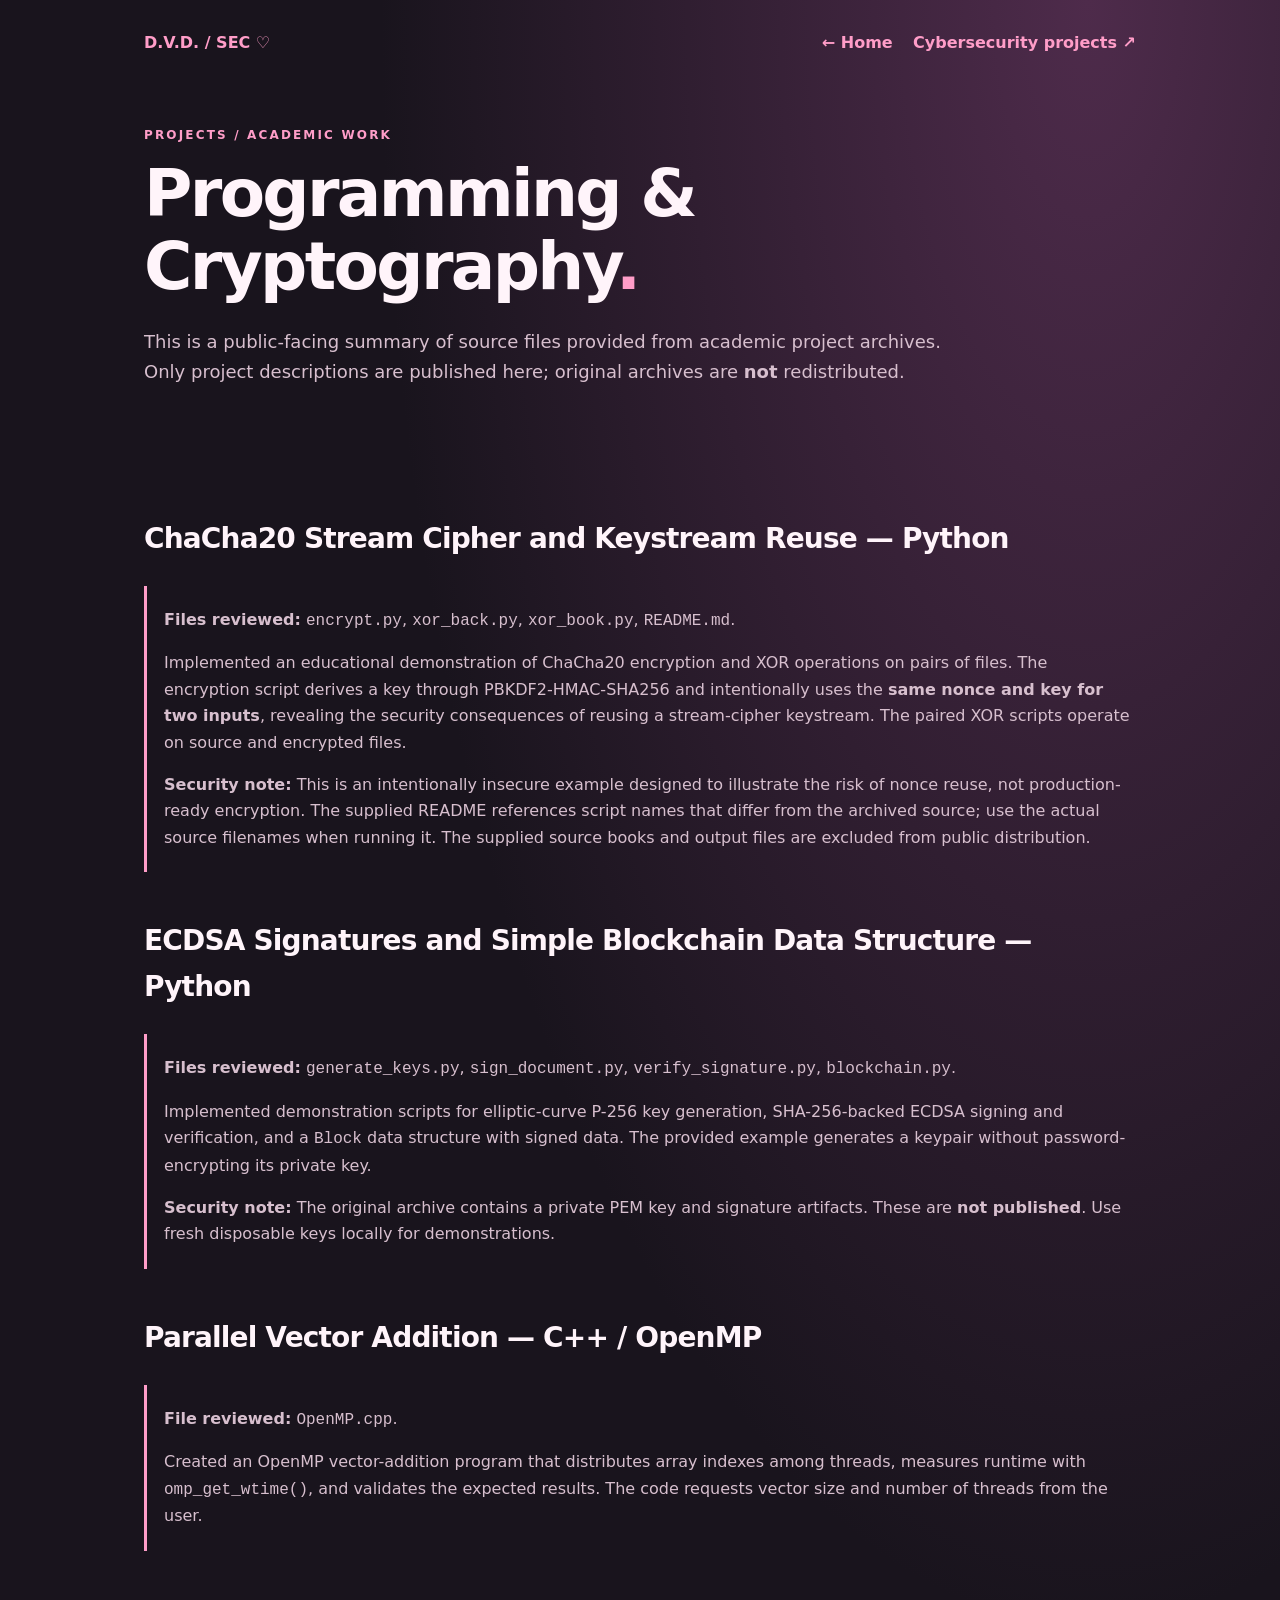
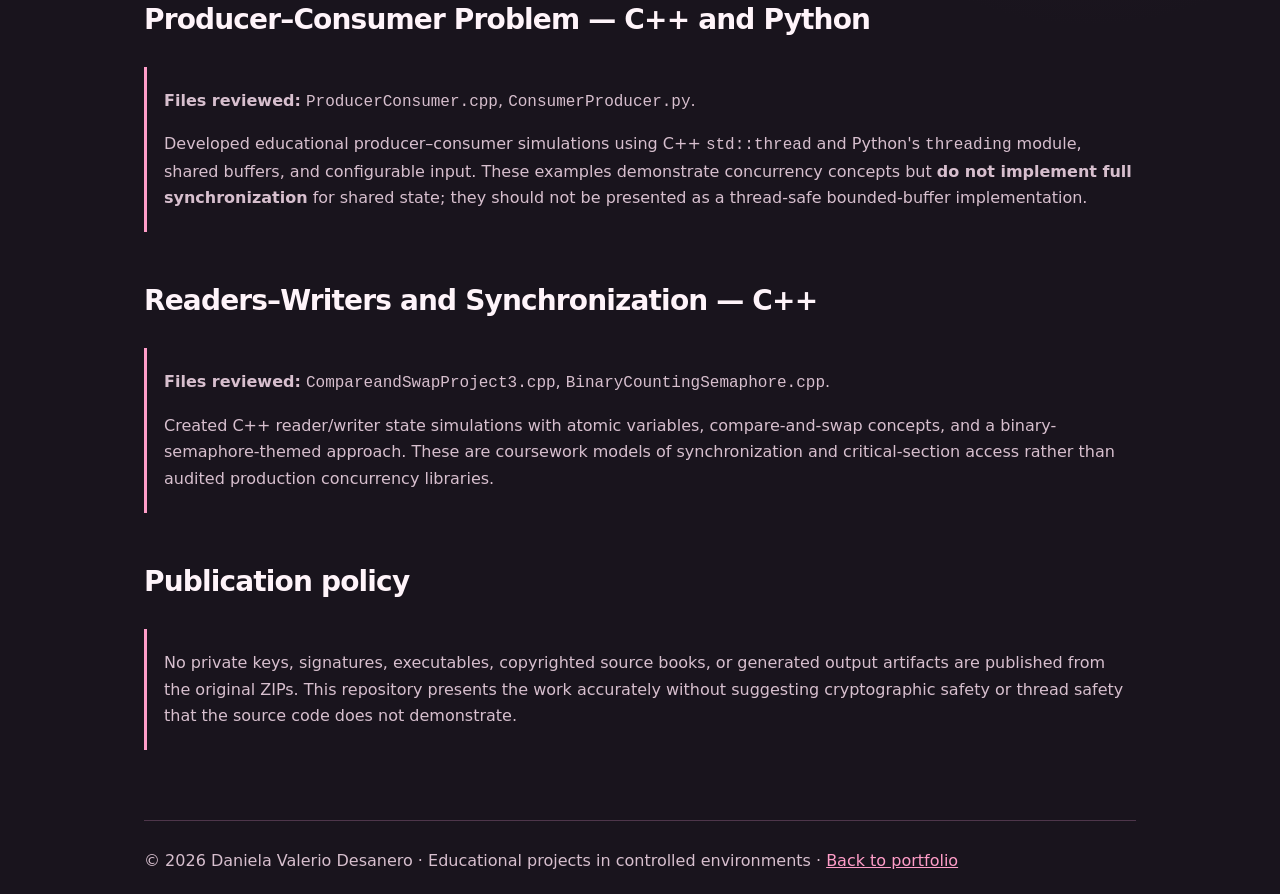
==== academic-projects.html @ 23bf390d "Add styled pink project page for academic" ====
<!doctype html><html lang="en"><head><meta charset="utf-8"><meta name="viewport" content="width=device-width,initial-scale=1"><meta name="description" content="Programming &amp; Cryptography projects by Daniela Valerio Desanero"><title>Programming &amp; Cryptography | Daniela VD</title><style>:root{--bg:#19141d;--panel:#29212d;--pink:#ff9dc8;--text:#fff4fa;--muted:#d7bfce}*{box-sizing:border-box}html{scroll-behavior:smooth}body{margin:0;background:radial-gradient(ellipse at 85% 0%,#4e2b4b,transparent 46%),var(--bg);color:var(--text);font:16px/1.65 system-ui,-apple-system,Segoe UI,sans-serif}a{color:var(--pink)}a:hover{text-decoration:none}.wrap{max-width:1040px;padding:0 24px;margin:auto}header{padding:30px 0 65px}nav{display:flex;justify-content:space-between;gap:15px;align-items:center;flex-wrap:wrap}nav a{text-decoration:none;font-weight:650}nav strong,.eyebrow{color:var(--pink)}.eyebrow{text-transform:uppercase;letter-spacing:.18em;font-size:12px;font-weight:800;margin:70px 0 12px}h1{font-size:clamp(38px,6vw,66px);letter-spacing:-.04em;line-height:1.1;margin:0 0 24px}h2{font-size:28px;letter-spacing:-.03em;margin:0 0 24px}h3{font-size:21px;line-height:1.3;margin:0 0 15px}.lead{max-width:800px;font-size:18px;color:var(--muted)}.section{margin:46px 0 26px}.grid{display:grid;grid-template-columns:repeat(2,minmax(0,1fr));gap:18px}.card{border:1px solid #664961;border-radius:18px;background:linear-gradient(150deg,#35263a,#26202c);padding:25px;min-width:0}.card ul{margin:14px 0 0;padding-left:21px;color:var(--muted)}.card li{margin:9px 0}.card p{color:var(--muted)}.card code{color:#ffd6e7;overflow-wrap:anywhere}.tag{color:var(--pink)!important;font-size:13px;font-weight:650}.note{border-left:3px solid var(--pink);padding:5px 0 5px 17px;color:var(--muted)}pre{background:#17121c;border:1px solid #694962;border-radius:9px;padding:14px;overflow:auto}pre code{white-space:pre}footer{border-top:1px solid #4e364b;color:var(--muted);margin-top:70px;padding:27px 0}.btn{display:inline-block;margin-top:24px;text-decoration:none;border-radius:50px;padding:11px 18px;background:var(--pink);color:#281320;font-weight:700}@media(max-width:700px){.grid{grid-template-columns:1fr}header{padding-bottom:28px}.eyebrow{margin-top:35px}}</style></head><body><div class="wrap"><header><nav><strong>D.V.D. / SEC ♡</strong><div><a href="index.html">← Home</a> &nbsp;&nbsp; <a href="cybersecurity-projects.html">Cybersecurity projects ↗</a></div></nav><div class="eyebrow">Projects / Academic Work</div><h1>Programming &amp; Cryptography<span style="color:var(--pink)">.</span></h1><div class="lead"><p>This is a public-facing summary of source files provided from academic project archives. Only project descriptions are published here; original archives are <strong>not</strong> redistributed.</p></div></header><main><section class="section"><h2>ChaCha20 Stream Cipher and Keystream Reuse — Python</h2><div class="note"><p><strong>Files reviewed:</strong> <code>encrypt.py</code>, <code>xor_back.py</code>, <code>xor_book.py</code>, <code>README.md</code>.</p><p>Implemented an educational demonstration of ChaCha20 encryption and XOR operations on pairs of files. The encryption script derives a key through PBKDF2-HMAC-SHA256 and intentionally uses the <strong>same nonce and key for two inputs</strong>, revealing the security consequences of reusing a stream-cipher keystream. The paired XOR scripts operate on source and encrypted files.</p><p><strong>Security note:</strong> This is an intentionally insecure example designed to illustrate the risk of nonce reuse, not production-ready encryption. The supplied README references script names that differ from the archived source; use the actual source filenames when running it. The supplied source books and output files are excluded from public distribution.</p></div><div class="grid"></div></section><section class="section"><h2>ECDSA Signatures and Simple Blockchain Data Structure — Python</h2><div class="note"><p><strong>Files reviewed:</strong> <code>generate_keys.py</code>, <code>sign_document.py</code>, <code>verify_signature.py</code>, <code>blockchain.py</code>.</p><p>Implemented demonstration scripts for elliptic-curve P-256 key generation, SHA-256-backed ECDSA signing and verification, and a <code>Block</code> data structure with signed data. The provided example generates a keypair without password-encrypting its private key.</p><p><strong>Security note:</strong> The original archive contains a private PEM key and signature artifacts. These are <strong>not published</strong>. Use fresh disposable keys locally for demonstrations.</p></div><div class="grid"></div></section><section class="section"><h2>Parallel Vector Addition — C++ / OpenMP</h2><div class="note"><p><strong>File reviewed:</strong> <code>OpenMP.cpp</code>.</p><p>Created an OpenMP vector-addition program that distributes array indexes among threads, measures runtime with <code>omp_get_wtime()</code>, and validates the expected results. The code requests vector size and number of threads from the user.</p></div><div class="grid"></div></section><section class="section"><h2>Producer–Consumer Problem — C++ and Python</h2><div class="note"><p><strong>Files reviewed:</strong> <code>ProducerConsumer.cpp</code>, <code>ConsumerProducer.py</code>.</p><p>Developed educational producer–consumer simulations using C++ <code>std::thread</code> and Python's <code>threading</code> module, shared buffers, and configurable input. These examples demonstrate concurrency concepts but <strong>do not implement full synchronization</strong> for shared state; they should not be presented as a thread-safe bounded-buffer implementation.</p></div><div class="grid"></div></section><section class="section"><h2>Readers–Writers and Synchronization — C++</h2><div class="note"><p><strong>Files reviewed:</strong> <code>CompareandSwapProject3.cpp</code>, <code>BinaryCountingSemaphore.cpp</code>.</p><p>Created C++ reader/writer state simulations with atomic variables, compare-and-swap concepts, and a binary-semaphore-themed approach. These are coursework models of synchronization and critical-section access rather than audited production concurrency libraries.</p></div><div class="grid"></div></section><section class="section"><h2>Publication policy</h2><div class="note"><p>No private keys, signatures, executables, copyrighted source books, or generated output artifacts are published from the original ZIPs. This repository presents the work accurately without suggesting cryptographic safety or thread safety that the source code does not demonstrate.</p></div><div class="grid"></div></section></main><footer>© 2026 Daniela Valerio Desanero · Educational projects in controlled environments · <a href="index.html">Back to portfolio</a></footer></div></body></html>
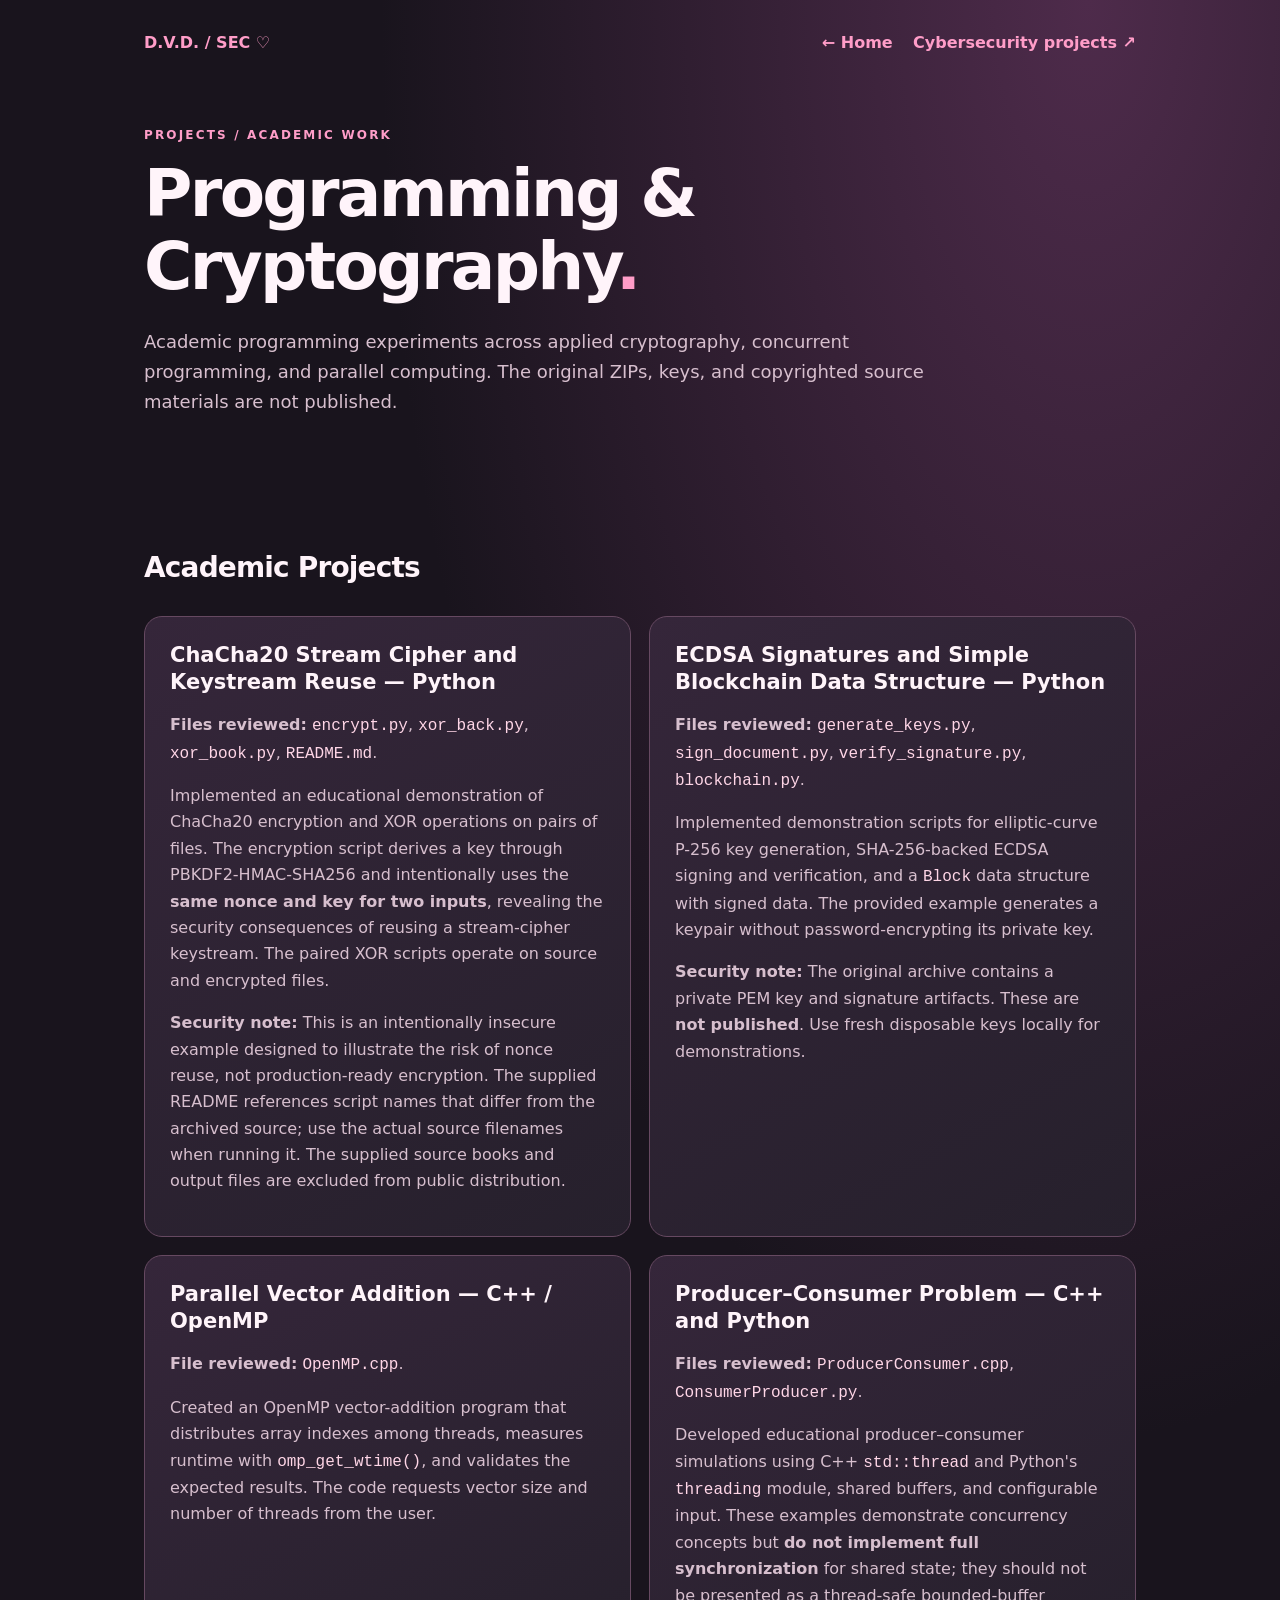
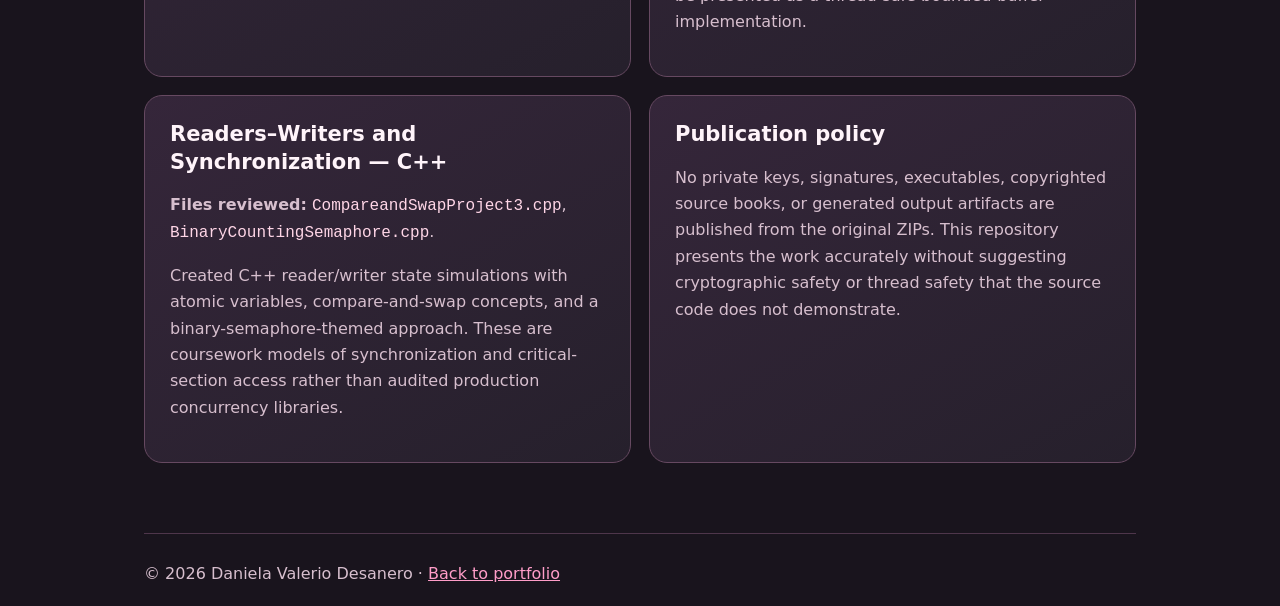
==== commit 3c0b94b0: "Display academic projects as styled cards" ====
--- a/academic-projects.html
+++ b/academic-projects.html
@@ -1 +1 @@
-<!doctype html><html lang="en"><head><meta charset="utf-8"><meta name="viewport" content="width=device-width,initial-scale=1"><meta name="description" content="Programming &amp; Cryptography projects by Daniela Valerio Desanero"><title>Programming &amp; Cryptography | Daniela VD</title><style>:root{--bg:#19141d;--panel:#29212d;--pink:#ff9dc8;--text:#fff4fa;--muted:#d7bfce}*{box-sizing:border-box}html{scroll-behavior:smooth}body{margin:0;background:radial-gradient(ellipse at 85% 0%,#4e2b4b,transparent 46%),var(--bg);color:var(--text);font:16px/1.65 system-ui,-apple-system,Segoe UI,sans-serif}a{color:var(--pink)}a:hover{text-decoration:none}.wrap{max-width:1040px;padding:0 24px;margin:auto}header{padding:30px 0 65px}nav{display:flex;justify-content:space-between;gap:15px;align-items:center;flex-wrap:wrap}nav a{text-decoration:none;font-weight:650}nav strong,.eyebrow{color:var(--pink)}.eyebrow{text-transform:uppercase;letter-spacing:.18em;font-size:12px;font-weight:800;margin:70px 0 12px}h1{font-size:clamp(38px,6vw,66px);letter-spacing:-.04em;line-height:1.1;margin:0 0 24px}h2{font-size:28px;letter-spacing:-.03em;margin:0 0 24px}h3{font-size:21px;line-height:1.3;margin:0 0 15px}.lead{max-width:800px;font-size:18px;color:var(--muted)}.section{margin:46px 0 26px}.grid{display:grid;grid-template-columns:repeat(2,minmax(0,1fr));gap:18px}.card{border:1px solid #664961;border-radius:18px;background:linear-gradient(150deg,#35263a,#26202c);padding:25px;min-width:0}.card ul{margin:14px 0 0;padding-left:21px;color:var(--muted)}.card li{margin:9px 0}.card p{color:var(--muted)}.card code{color:#ffd6e7;overflow-wrap:anywhere}.tag{color:var(--pink)!important;font-size:13px;font-weight:650}.note{border-left:3px solid var(--pink);padding:5px 0 5px 17px;color:var(--muted)}pre{background:#17121c;border:1px solid #694962;border-radius:9px;padding:14px;overflow:auto}pre code{white-space:pre}footer{border-top:1px solid #4e364b;color:var(--muted);margin-top:70px;padding:27px 0}.btn{display:inline-block;margin-top:24px;text-decoration:none;border-radius:50px;padding:11px 18px;background:var(--pink);color:#281320;font-weight:700}@media(max-width:700px){.grid{grid-template-columns:1fr}header{padding-bottom:28px}.eyebrow{margin-top:35px}}</style></head><body><div class="wrap"><header><nav><strong>D.V.D. / SEC ♡</strong><div><a href="index.html">← Home</a> &nbsp;&nbsp; <a href="cybersecurity-projects.html">Cybersecurity projects ↗</a></div></nav><div class="eyebrow">Projects / Academic Work</div><h1>Programming &amp; Cryptography<span style="color:var(--pink)">.</span></h1><div class="lead"><p>This is a public-facing summary of source files provided from academic project archives. Only project descriptions are published here; original archives are <strong>not</strong> redistributed.</p></div></header><main><section class="section"><h2>ChaCha20 Stream Cipher and Keystream Reuse — Python</h2><div class="note"><p><strong>Files reviewed:</strong> <code>encrypt.py</code>, <code>xor_back.py</code>, <code>xor_book.py</code>, <code>README.md</code>.</p><p>Implemented an educational demonstration of ChaCha20 encryption and XOR operations on pairs of files. The encryption script derives a key through PBKDF2-HMAC-SHA256 and intentionally uses the <strong>same nonce and key for two inputs</strong>, revealing the security consequences of reusing a stream-cipher keystream. The paired XOR scripts operate on source and encrypted files.</p><p><strong>Security note:</strong> This is an intentionally insecure example designed to illustrate the risk of nonce reuse, not production-ready encryption. The supplied README references script names that differ from the archived source; use the actual source filenames when running it. The supplied source books and output files are excluded from public distribution.</p></div><div class="grid"></div></section><section class="section"><h2>ECDSA Signatures and Simple Blockchain Data Structure — Python</h2><div class="note"><p><strong>Files reviewed:</strong> <code>generate_keys.py</code>, <code>sign_document.py</code>, <code>verify_signature.py</code>, <code>blockchain.py</code>.</p><p>Implemented demonstration scripts for elliptic-curve P-256 key generation, SHA-256-backed ECDSA signing and verification, and a <code>Block</code> data structure with signed data. The provided example generates a keypair without password-encrypting its private key.</p><p><strong>Security note:</strong> The original archive contains a private PEM key and signature artifacts. These are <strong>not published</strong>. Use fresh disposable keys locally for demonstrations.</p></div><div class="grid"></div></section><section class="section"><h2>Parallel Vector Addition — C++ / OpenMP</h2><div class="note"><p><strong>File reviewed:</strong> <code>OpenMP.cpp</code>.</p><p>Created an OpenMP vector-addition program that distributes array indexes among threads, measures runtime with <code>omp_get_wtime()</code>, and validates the expected results. The code requests vector size and number of threads from the user.</p></div><div class="grid"></div></section><section class="section"><h2>Producer–Consumer Problem — C++ and Python</h2><div class="note"><p><strong>Files reviewed:</strong> <code>ProducerConsumer.cpp</code>, <code>ConsumerProducer.py</code>.</p><p>Developed educational producer–consumer simulations using C++ <code>std::thread</code> and Python's <code>threading</code> module, shared buffers, and configurable input. These examples demonstrate concurrency concepts but <strong>do not implement full synchronization</strong> for shared state; they should not be presented as a thread-safe bounded-buffer implementation.</p></div><div class="grid"></div></section><section class="section"><h2>Readers–Writers and Synchronization — C++</h2><div class="note"><p><strong>Files reviewed:</strong> <code>CompareandSwapProject3.cpp</code>, <code>BinaryCountingSemaphore.cpp</code>.</p><p>Created C++ reader/writer state simulations with atomic variables, compare-and-swap concepts, and a binary-semaphore-themed approach. These are coursework models of synchronization and critical-section access rather than audited production concurrency libraries.</p></div><div class="grid"></div></section><section class="section"><h2>Publication policy</h2><div class="note"><p>No private keys, signatures, executables, copyrighted source books, or generated output artifacts are published from the original ZIPs. This repository presents the work accurately without suggesting cryptographic safety or thread safety that the source code does not demonstrate.</p></div><div class="grid"></div></section></main><footer>© 2026 Daniela Valerio Desanero · Educational projects in controlled environments · <a href="index.html">Back to portfolio</a></footer></div></body></html>+<!doctype html><html lang="en"><head><meta charset="utf-8"><meta name="viewport" content="width=device-width,initial-scale=1"><meta name="description" content="Programming and cryptography projects by Daniela Valerio Desanero"><title>Programming & Cryptography | Daniela VD</title><style>:root{--bg:#19141d;--panel:#29212d;--pink:#ff9dc8;--text:#fff4fa;--muted:#d7bfce}*{box-sizing:border-box}html{scroll-behavior:smooth}body{margin:0;background:radial-gradient(ellipse at 85% 0%,#4e2b4b,transparent 46%),var(--bg);color:var(--text);font:16px/1.65 system-ui,-apple-system,Segoe UI,sans-serif}a{color:var(--pink)}a:hover{text-decoration:none}.wrap{max-width:1040px;padding:0 24px;margin:auto}header{padding:30px 0 65px}nav{display:flex;justify-content:space-between;gap:15px;align-items:center;flex-wrap:wrap}nav a{text-decoration:none;font-weight:650}nav strong,.eyebrow{color:var(--pink)}.eyebrow{text-transform:uppercase;letter-spacing:.18em;font-size:12px;font-weight:800;margin:70px 0 12px}h1{font-size:clamp(38px,6vw,66px);letter-spacing:-.04em;line-height:1.1;margin:0 0 24px}h2{font-size:28px;letter-spacing:-.03em;margin:0 0 24px}h3{font-size:21px;line-height:1.3;margin:0 0 15px}.lead{max-width:800px;font-size:18px;color:var(--muted)}.section{margin:46px 0 26px}.grid{display:grid;grid-template-columns:repeat(2,minmax(0,1fr));gap:18px}.card{border:1px solid #664961;border-radius:18px;background:linear-gradient(150deg,#35263a,#26202c);padding:25px;min-width:0}.card ul{margin:14px 0 0;padding-left:21px;color:var(--muted)}.card li{margin:9px 0}.card p{color:var(--muted)}.card code{color:#ffd6e7;overflow-wrap:anywhere}.tag{color:var(--pink)!important;font-size:13px;font-weight:650}.note{border-left:3px solid var(--pink);padding:5px 0 5px 17px;color:var(--muted)}pre{background:#17121c;border:1px solid #694962;border-radius:9px;padding:14px;overflow:auto}pre code{white-space:pre}footer{border-top:1px solid #4e364b;color:var(--muted);margin-top:70px;padding:27px 0}.btn{display:inline-block;margin-top:24px;text-decoration:none;border-radius:50px;padding:11px 18px;background:var(--pink);color:#281320;font-weight:700}@media(max-width:700px){.grid{grid-template-columns:1fr}header{padding-bottom:28px}.eyebrow{margin-top:35px}}</style></head><body><div class="wrap"><header><nav><strong>D.V.D. / SEC ♡</strong><div><a href="index.html">← Home</a> &nbsp;&nbsp; <a href="cybersecurity-projects.html">Cybersecurity projects ↗</a></div></nav><div class="eyebrow">Projects / Academic Work</div><h1>Programming & Cryptography<span style="color:var(--pink)">.</span></h1><p class="lead">Academic programming experiments across applied cryptography, concurrent programming, and parallel computing. The original ZIPs, keys, and copyrighted source materials are not published.</p></header><main><section class="section"><h2>Academic Projects</h2><div class="grid"><article class="card"><h3>ChaCha20 Stream Cipher and Keystream Reuse — Python</h3><p><strong>Files reviewed:</strong> <code>encrypt.py</code>, <code>xor_back.py</code>, <code>xor_book.py</code>, <code>README.md</code>.</p><p>Implemented an educational demonstration of ChaCha20 encryption and XOR operations on pairs of files. The encryption script derives a key through PBKDF2-HMAC-SHA256 and intentionally uses the <strong>same nonce and key for two inputs</strong>, revealing the security consequences of reusing a stream-cipher keystream. The paired XOR scripts operate on source and encrypted files.</p><p><strong>Security note:</strong> This is an intentionally insecure example designed to illustrate the risk of nonce reuse, not production-ready encryption. The supplied README references script names that differ from the archived source; use the actual source filenames when running it. The supplied source books and output files are excluded from public distribution.</p></article><article class="card"><h3>ECDSA Signatures and Simple Blockchain Data Structure — Python</h3><p><strong>Files reviewed:</strong> <code>generate_keys.py</code>, <code>sign_document.py</code>, <code>verify_signature.py</code>, <code>blockchain.py</code>.</p><p>Implemented demonstration scripts for elliptic-curve P-256 key generation, SHA-256-backed ECDSA signing and verification, and a <code>Block</code> data structure with signed data. The provided example generates a keypair without password-encrypting its private key.</p><p><strong>Security note:</strong> The original archive contains a private PEM key and signature artifacts. These are <strong>not published</strong>. Use fresh disposable keys locally for demonstrations.</p></article><article class="card"><h3>Parallel Vector Addition — C++ / OpenMP</h3><p><strong>File reviewed:</strong> <code>OpenMP.cpp</code>.</p><p>Created an OpenMP vector-addition program that distributes array indexes among threads, measures runtime with <code>omp_get_wtime()</code>, and validates the expected results. The code requests vector size and number of threads from the user.</p></article><article class="card"><h3>Producer–Consumer Problem — C++ and Python</h3><p><strong>Files reviewed:</strong> <code>ProducerConsumer.cpp</code>, <code>ConsumerProducer.py</code>.</p><p>Developed educational producer–consumer simulations using C++ <code>std::thread</code> and Python's <code>threading</code> module, shared buffers, and configurable input. These examples demonstrate concurrency concepts but <strong>do not implement full synchronization</strong> for shared state; they should not be presented as a thread-safe bounded-buffer implementation.</p></article><article class="card"><h3>Readers–Writers and Synchronization — C++</h3><p><strong>Files reviewed:</strong> <code>CompareandSwapProject3.cpp</code>, <code>BinaryCountingSemaphore.cpp</code>.</p><p>Created C++ reader/writer state simulations with atomic variables, compare-and-swap concepts, and a binary-semaphore-themed approach. These are coursework models of synchronization and critical-section access rather than audited production concurrency libraries.</p></article><article class="card"><h3>Publication policy</h3><p>No private keys, signatures, executables, copyrighted source books, or generated output artifacts are published from the original ZIPs. This repository presents the work accurately without suggesting cryptographic safety or thread safety that the source code does not demonstrate.</p></article></div></section></main><footer>© 2026 Daniela Valerio Desanero · <a href="index.html">Back to portfolio</a></footer></div></body></html>
